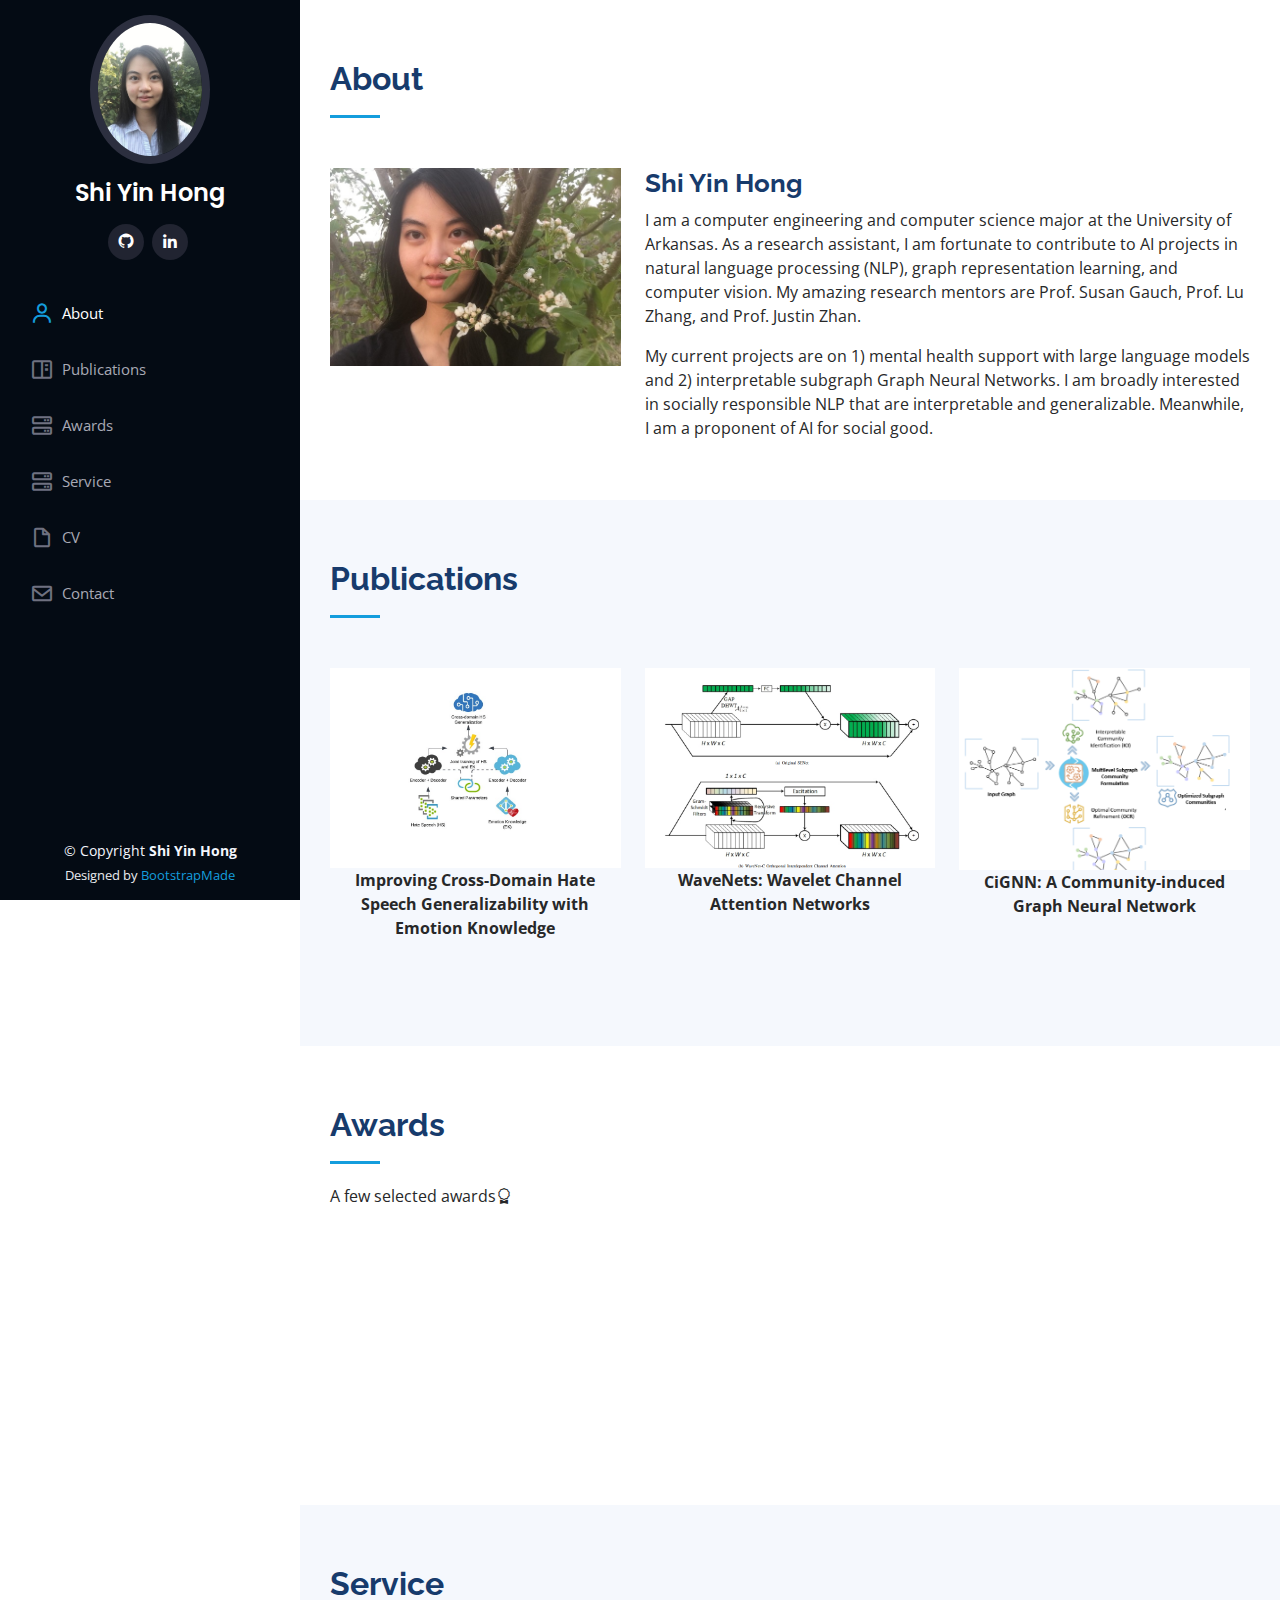
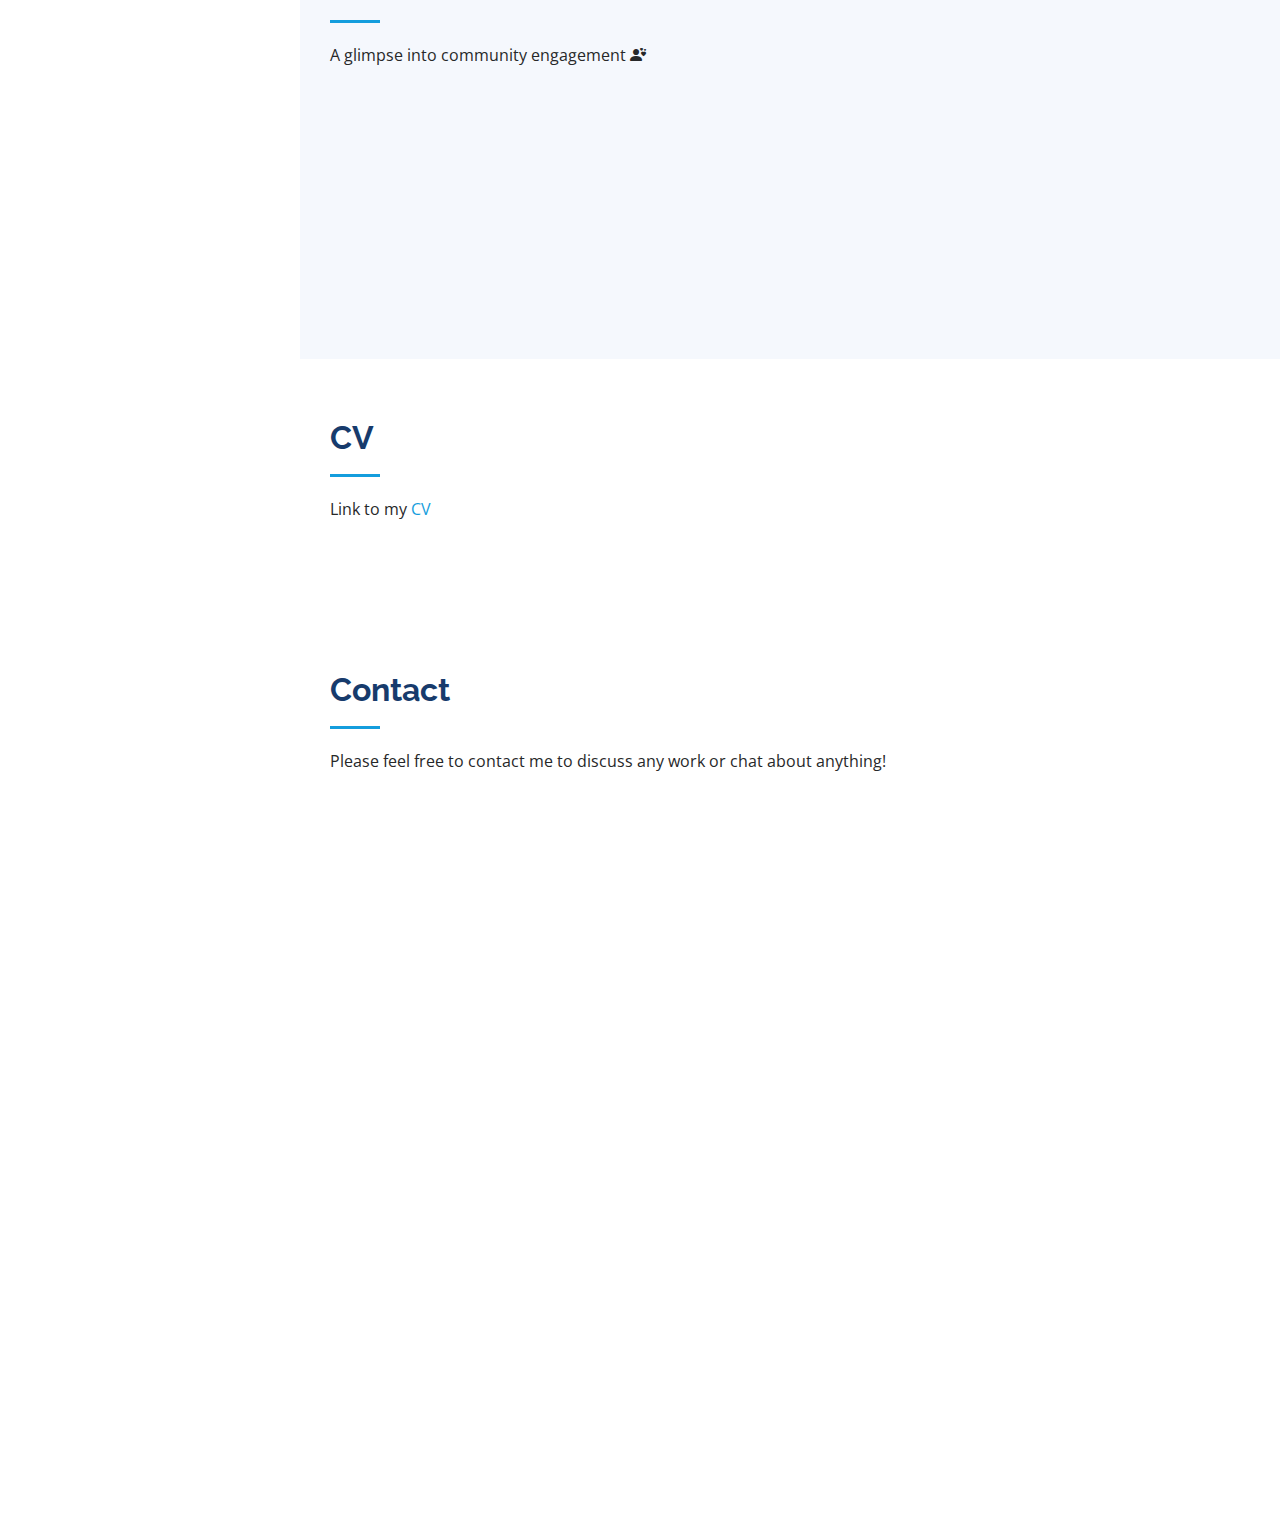
==== index.html @ 5d8503d3 "sy-hong.github.io" ====
<!DOCTYPE html>
<html lang="en">

<head>
  <meta charset="utf-8">
  <meta content="width=device-width, initial-scale=1.0" name="viewport">

  <title> Shi Yin Hong </title>
  <meta content="" name="description">
  <meta content="" name="keywords">

  <!-- Favicons -->
  <link href="assets/img/favicon.png" rel="icon">
  <link href="assets/img/apple-touch-icon.png" rel="apple-touch-icon">

  <!-- Google Fonts -->
  <link href="https://fonts.googleapis.com/css?family=Open+Sans:300,300i,400,400i,600,600i,700,700i|Raleway:300,300i,400,400i,500,500i,600,600i,700,700i|Poppins:300,300i,400,400i,500,500i,600,600i,700,700i" rel="stylesheet">

  <!-- Vendor CSS Files -->
  <link href="assets/vendor/aos/aos.css" rel="stylesheet">
  <link href="assets/vendor/bootstrap/css/bootstrap.min.css" rel="stylesheet">
  <link href="assets/vendor/bootstrap-icons/bootstrap-icons.css" rel="stylesheet">
  <link href="assets/vendor/boxicons/css/boxicons.min.css" rel="stylesheet">
  <link href="assets/vendor/glightbox/css/glightbox.min.css" rel="stylesheet">
  <link href="assets/vendor/swiper/swiper-bundle.min.css" rel="stylesheet">

  <!-- Template Main CSS File -->
  <link href="assets/css/style.css" rel="stylesheet">

  <!-- =======================================================
  * Template Name: iPortfolio
  * Updated: Nov 17 2023 with Bootstrap v5.3.2
  * Template URL: https://bootstrapmade.com/iportfolio-bootstrap-portfolio-websites-template/
  * Author: BootstrapMade.com
  * License: https://bootstrapmade.com/license/
  ======================================================== -->
</head>

<body>

  <!-- ======= Mobile nav toggle button ======= -->
  <i class="bi bi-list mobile-nav-toggle d-xl-none"></i>

  <!-- ======= Header ======= -->
  <header id="header">
    <div class="d-flex flex-column">

      <div class="profile">
        <img src="assets/img/profile-img.jpg" alt="" class="img-fluid rounded-circle">
        <h1 class="text-light"><a href="index.html">Shi Yin Hong</a></h1>
        <div class="social-links mt-3 text-center">
         
          <a href="https://github.com/sy-hong" class="google-plus"><i class="bx bxl-github"></i></a>
          <a href="https://www.linkedin.com/in/shi-yin-hong-a400391aa/" class="linkedin"><i class="bx bxl-linkedin"></i></a>
        </div>
      </div>

      <nav id="navbar" class="nav-menu navbar">
        <ul>
          <li><a href="#about" class="nav-link scrollto"><i class="bx bx-user"></i> <span>About</span></a></li>
          <li><a href="#publications" class="nav-link scrollto"><i class="bx bx-book-content"></i> <span>Publications</span></a></li>
          <li><a href="#awards" class="nav-link scrollto"><i class="bx bx-server"></i> <span>Awards</span></a></li>
          <li><a href="#services" class="nav-link scrollto"><i class="bx bx-server"></i> <span>Service</span></a></li>
          <li><a href="#cv" class="nav-link scrollto"><i class="bx bx-file-blank"></i> <span>CV</span></a></li>
          <li><a href="#contact" class="nav-link scrollto"><i class="bx bx-envelope"></i> <span>Contact</span></a></li>
        </ul>
      </nav><!-- .nav-menu -->
    </div>
  </header><!-- End Header -->

  <!-- ======= Hero Section ======= -->
<!--
  <section id="hero" class="d-flex flex-column justify-content-center align-items-center">
    <div class="hero-container" data-aos="fade-in">
      <h1>Shi Yin Hong</h1>
      <p>I'm <span class="typed" data-typed-items="Designer, Developer, Freelancer, Photographer"></span></p>
    </div>
  </section>
-->
    <!-- End Hero -->

  <main id="main">

    <!-- ======= About Section ======= -->
    <section id="about" class="about">
      <div class="container">

        <div class="section-title">
          <h2>About</h2>
        </div>

        <div class="row">
          <div class="col-lg-4" data-aos="fade-right">
            <img src="assets/img/profile-img2.jpg" class="img-fluid" alt="">
          </div>
          <div class="col-lg-8 pt-4 pt-lg-0 content" data-aos="fade-left">
            <h3>Shi Yin Hong </h3>
            <p>
              I am a computer engineering and computer science major at the University of Arkansas. As a research assistant, I am fortunate to contribute to AI projects in natural language processing (NLP), graph representation learning, and computer vision. My amazing research mentors are Prof. Susan Gauch, Prof. Lu Zhang, and Prof. Justin Zhan.
            </p> 
            <p>
              My current projects are on 1) mental health support with large language models and 2) interpretable subgraph Graph Neural Networks. I am broadly interested in socially responsible NLP that are interpretable and generalizable. Meanwhile, I am a proponent of AI for social good. 
            </p>

      
          </div>
        </div>

      </div>
    </section><!-- End About Section -->

    <!-- ======= Portfolio Section ======= -->
    <section id="publications" class="portfolio section-bg">
      <div class="container">

        <div class="section-title">
          <h2>Publications</h2>
        </div>

        <div class="row portfolio-container" data-aos="fade-up" data-aos-delay="100">

          <div class="col-lg-4 col-md-6 portfolio-item filter-app">
            <div class="portfolio-wrap">
              <img src="assets/img/portfolio/pub2-1.jpg" class="img-fluid" alt="">
              <div class="portfolio-links">
                <a href="assets/img/portfolio/pub2-1.jpg" data-gallery="portfolioGallery" class="portfolio-lightbox" title=""><i class="bx bx-plus"></i></a>
                <a href="publication-details.html" title="More Details"><i class="bx bx-link"></i></a>
              </div>
            </div>
            <p align="center"><strong>Improving Cross-Domain Hate Speech Generalizability with Emotion Knowledge</strong><p>
          </div>

          <div class="col-lg-4 col-md-6 portfolio-item filter-web">
            <div class="portfolio-wrap">
              <img src="assets/img/portfolio/cv-2.jpg" class="img-fluid" alt="">
              <div class="portfolio-links">
                <a href="assets/img/portfolio/cv-2.jpg" data-gallery="portfolioGallery" class="portfolio-lightbox" title=""><i class="bx bx-plus"></i></a>
                <a href="publication2-details.html" title="More Details"><i class="bx bx-link"></i></a>
              </div>
            </div>
            <p align="center"><strong>WaveNets: Wavelet Channel Attention Networks</strong><p>
          </div>

          <div class="col-lg-4 col-md-6 portfolio-item filter-app">
            <div class="portfolio-wrap">
              <img src="assets/img/portfolio/pub3-0.jpg" class="img-fluid" alt="">
              <div class="portfolio-links">
                <a href="assets/img/portfolio/pub3-0.jpg" data-gallery="portfolioGallery" class="portfolio-lightbox" title=""><i class="bx bx-plus"></i></a>
                <a href="publication3-details.html" title="More Details"><i class="bx bx-link"></i></a>
              </div>
              </div>
              <p align="center"><strong>CiGNN: A Community-induced Graph Neural Network</strong><p>
          </div>


        </div>

      </div>
    </section><!-- End Portfolio Section -->

    <!-- ======= Services Section ======= -->
    <section id="awards" class="awards">
      <div class="container">

        <div class="section-title">
          <h2>Awards</h2>
          <p> A few selected awards<i class="bi bi-award"> </i></p>
        </div>
        <div class="row">
          <div class="col-lg-4 col-md-6 icon-box" data-aos="fade-up">
            <div class="icon"><i class="bi bi-brightness-high"></i></div>
            <h4 class="title" style="color:DodgerBlue">University of Arkansas Honors College Fellowship</a></h4>
            <p class="description">Highest merit-based scholarship of the University of Arkansas</p>
          </div>
          <div class="col-lg-4 col-md-6 icon-box" data-aos="fade-up" data-aos-delay="100">
            <div class="icon"><i class="bi bi-card-checklist"></i></div>
            <h4 class="title" style="color:DodgerBlue">Arkansas Governor's Distinguished Scholarship</a></h4>
            <p class="description">Highest state-level merit-based scholarship</p>
          </div>
          <div class="col-lg-4 col-md-6 icon-box" data-aos="fade-up" data-aos-delay="200">
            <div class="icon"><i class="bi bi-bar-chart"></i></div>
            <h4 class="title" style="color:DodgerBlue">University of Arkansas Honors College Research Grant</a></h4>
            <p class="description">
              Competitive research scholarship <br/>
              01/22 - 12/23 ($4,000) <br/>
              01/24 - Present
            </p>
          </div>
        </div>

      </div>
    </section><!-- End Services Section -->

    <!-- ======= Testimonials Section ======= -->
    <section id="services" class="service section-bg">
      <div class="container">

        <div class="section-title">
          <h2>Service</h2>
          <p> A glimpse into community engagement <i class="bi bi-person-hearts"> </i></p>
        </div>

        <div class="container">
          <div class="row">
            <div class="col-lg-4 col-md-6 icon-box" data-aos="fade-up">
              <div class="icon"><i class="bi bi-calendar3"></i></div>
              <h4 class="title" style="color:DodgerBlue">IEEE Eta Kappa Nu</a></h4>
              <p class="description">
                <strong> Member | President </strong><br/>
                Led cross-departmental event organization, such as IEEE Computer Society Distinguished Visitor visitation
              </p>
            </div>
            <div class="col-lg-4 col-md-6 icon-box" data-aos="fade-up" data-aos-delay="100">
              <div class="icon"><i class="bi bi-signpost-split"></i></div>
              <h4 class="title" style="color:DodgerBlue">Arkansas Summer Research Institute</a></h4>
              <p class="description">
                <strong> Project Volunteer </strong><br/>
                Guided students with data science and machine learning project planning and execution 
              </p>
            </div>
            <div class="col-lg-4 col-md-6 icon-box" data-aos="fade-up" data-aos-delay="200">
              <div class="icon"><i class="bi bi-pc-display-horizontal"></i></div>
              <h4 class="title" style="color:DodgerBlue">Hour of Code</a></h4>
              <p class="description">
                <strong> Volunteer </strong><br/>
                Helped 4th grade students learn coding through interactive programming sessions 
              </p>
            </div>
          </div>
  
        </div>

       
      </div>
    </section><!-- End Testimonials Section -->

    <!-- ======= CV Section ======= -->
    <section id="cv" class="cv">
      <div class="container">

        <div class="section-title">
          <h2>CV</h2>
          <p>
           Link to my <a href="https://drive.google.com/file/d/1JUAFLtBA9pyCLPdg1wEWzLs7viruWmjy/view?usp=sharing"> CV </a>
          </p>
        </div>

      </div>
    </section><!-- End CV Section -->

    <!-- ======= Contact Section ======= -->
    <section id="contact" class="contact">
      <div class="container">

        <div class="section-title">
          <h2>Contact</h2>
          <p>Please feel free to contact me to discuss any work or chat about anything!</p>
        </div>

        <div class="row" data-aos="fade-in">

          <div class="col-lg-5 d-flex align-items-stretch">
            <div class="info">
              <div class="address">
                <i class="bi bi-geo-alt"></i>
                <h4>Location:</h4>
                <p>Fayetteville, Arkansas</p>
              </div>

              <div class="email">
                <i class="bi bi-envelope"></i>
                <h4>Email:</h4>
                <p>syhong@uark.edu</p>
              </div>
              <div>
                <img src="assets/img/moun.jpg" class="img-fluid" alt="">
              </div>
            </div>
            
          </div>

          <div class="col-lg-7 mt-5 mt-lg-0 d-flex align-items-stretch">
            <form action="forms/contact.php" method="post" role="form" class="php-email-form">
              <div class="row">
                <div class="form-group col-md-6">
                  <label for="name">Your Name</label>
                  <input type="text" name="name" class="form-control" id="name" required>
                </div>
                <div class="form-group col-md-6">
                  <label for="name">Your Email</label>
                  <input type="email" class="form-control" name="email" id="email" required>
                </div>
              </div>
              <div class="form-group">
                <label for="name">Subject</label>
                <input type="text" class="form-control" name="subject" id="subject" required>
              </div>
              <div class="form-group">
                <label for="name">Message</label>
                <textarea class="form-control" name="message" rows="10" required></textarea>
              </div>
              <div class="my-3">
                <div class="loading">Loading</div>
                <div class="error-message"></div>
                <div class="sent-message">Your message has been sent. Thank you!</div>
              </div>
              <div class="text-center"><button type="submit">Send Message</button></div>
            </form>
          </div>

        </div>

      </div>
    </section><!-- End Contact Section -->

  </main><!-- End #main -->

  <!-- ======= Footer ======= -->
  <footer id="footer">
    <div class="container">
      <div class="copyright">
        &copy; Copyright <strong><span>Shi Yin Hong</span></strong>
      </div>
      <div class="credits">
        <!-- All the links in the footer should remain intact. -->
        <!-- You can delete the links only if you purchased the pro version. -->
        <!-- Licensing information: https://bootstrapmade.com/license/ -->
        <!-- Purchase the pro version with working PHP/AJAX contact form: https://bootstrapmade.com/iportfolio-bootstrap-portfolio-websites-template/ -->
        Designed by <a href="https://bootstrapmade.com/">BootstrapMade</a>
      </div>
    </div>
  </footer><!-- End  Footer -->

  <a href="#" class="back-to-top d-flex align-items-center justify-content-center"><i class="bi bi-arrow-up-short"></i></a>

  <!-- Vendor JS Files -->
  <script src="assets/vendor/purecounter/purecounter_vanilla.js"></script>
  <script src="assets/vendor/aos/aos.js"></script>
  <script src="assets/vendor/bootstrap/js/bootstrap.bundle.min.js"></script>
  <script src="assets/vendor/glightbox/js/glightbox.min.js"></script>
  <script src="assets/vendor/isotope-layout/isotope.pkgd.min.js"></script>
  <script src="assets/vendor/swiper/swiper-bundle.min.js"></script>
  <script src="assets/vendor/typed.js/typed.umd.js"></script>
  <script src="assets/vendor/waypoints/noframework.waypoints.js"></script>
  <script src="assets/vendor/php-email-form/validate.js"></script>

  <!-- Template Main JS File -->
  <script src="assets/js/main.js"></script>

</body>

</html>
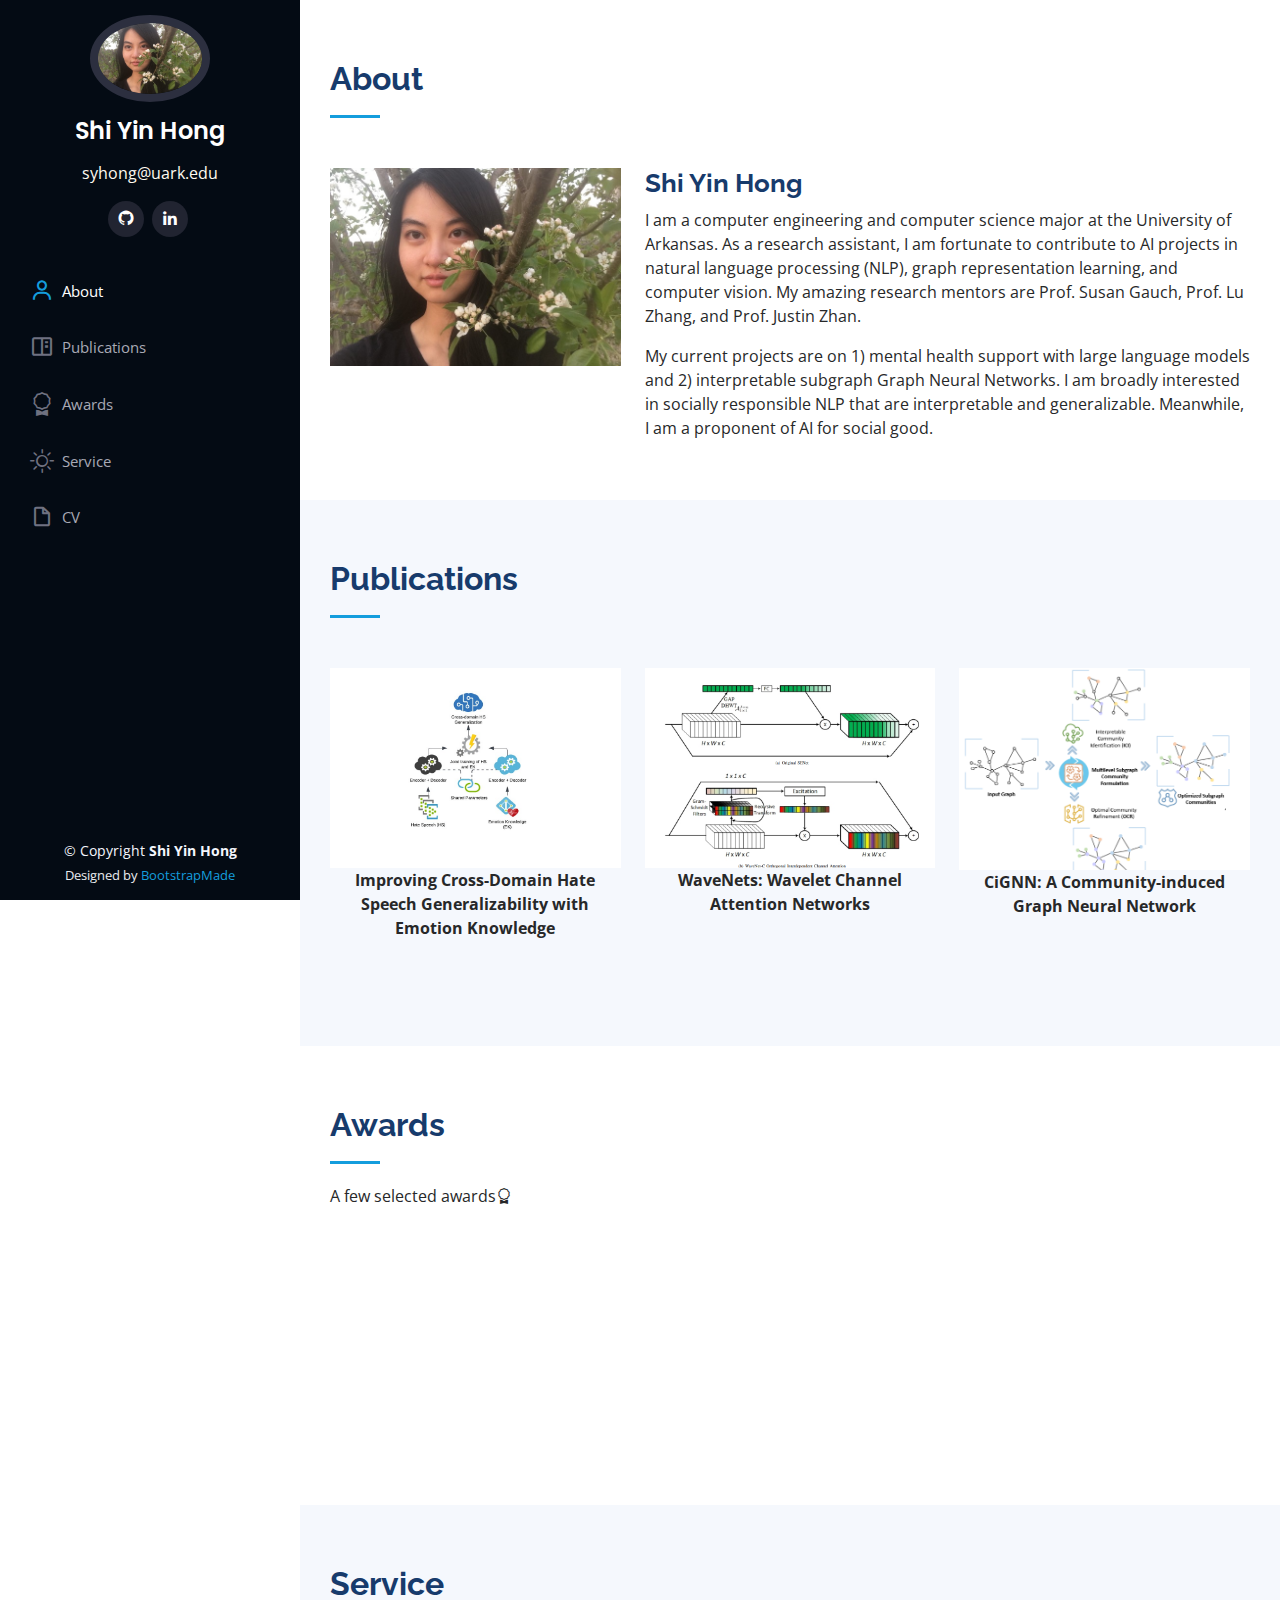
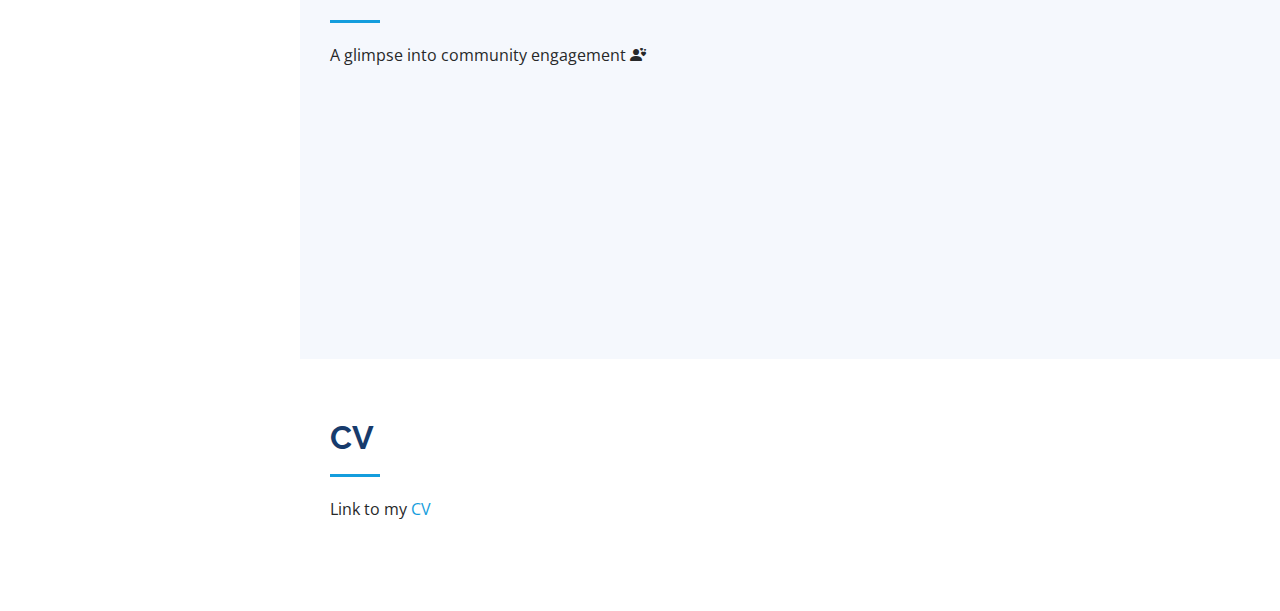
==== commit 3c558653: "sy-hong.github.io" ====
--- a/index.html
+++ b/index.html
@@ -46,10 +46,10 @@
     <div class="d-flex flex-column">
 
       <div class="profile">
-        <img src="assets/img/profile-img.jpg" alt="" class="img-fluid rounded-circle">
+        <img src="assets/img/profile-img2.jpg" alt="" class="img-fluid rounded-circle">
         <h1 class="text-light"><a href="index.html">Shi Yin Hong</a></h1>
         <div class="social-links mt-3 text-center">
-         
+          <p style="color:floralwhite">syhong@uark.edu</p>
           <a href="https://github.com/sy-hong" class="google-plus"><i class="bx bxl-github"></i></a>
           <a href="https://www.linkedin.com/in/shi-yin-hong-a400391aa/" class="linkedin"><i class="bx bxl-linkedin"></i></a>
         </div>
@@ -59,10 +59,9 @@
         <ul>
           <li><a href="#about" class="nav-link scrollto"><i class="bx bx-user"></i> <span>About</span></a></li>
           <li><a href="#publications" class="nav-link scrollto"><i class="bx bx-book-content"></i> <span>Publications</span></a></li>
-          <li><a href="#awards" class="nav-link scrollto"><i class="bx bx-server"></i> <span>Awards</span></a></li>
-          <li><a href="#services" class="nav-link scrollto"><i class="bx bx-server"></i> <span>Service</span></a></li>
+          <li><a href="#awards" class="nav-link scrollto"><i class="bx bi-award"></i> <span>Awards</span></a></li>
+          <li><a href="#services" class="nav-link scrollto"><i class="bx bi-brightness-high"></i> <span>Service</span></a></li>
           <li><a href="#cv" class="nav-link scrollto"><i class="bx bx-file-blank"></i> <span>CV</span></a></li>
-          <li><a href="#contact" class="nav-link scrollto"><i class="bx bx-envelope"></i> <span>Contact</span></a></li>
         </ul>
       </nav><!-- .nav-menu -->
     </div>
@@ -248,70 +247,7 @@
       </div>
     </section><!-- End CV Section -->
 
-    <!-- ======= Contact Section ======= -->
-    <section id="contact" class="contact">
-      <div class="container">
-
-        <div class="section-title">
-          <h2>Contact</h2>
-          <p>Please feel free to contact me to discuss any work or chat about anything!</p>
-        </div>
-
-        <div class="row" data-aos="fade-in">
-
-          <div class="col-lg-5 d-flex align-items-stretch">
-            <div class="info">
-              <div class="address">
-                <i class="bi bi-geo-alt"></i>
-                <h4>Location:</h4>
-                <p>Fayetteville, Arkansas</p>
-              </div>
-
-              <div class="email">
-                <i class="bi bi-envelope"></i>
-                <h4>Email:</h4>
-                <p>syhong@uark.edu</p>
-              </div>
-              <div>
-                <img src="assets/img/moun.jpg" class="img-fluid" alt="">
-              </div>
-            </div>
-            
-          </div>
-
-          <div class="col-lg-7 mt-5 mt-lg-0 d-flex align-items-stretch">
-            <form action="forms/contact.php" method="post" role="form" class="php-email-form">
-              <div class="row">
-                <div class="form-group col-md-6">
-                  <label for="name">Your Name</label>
-                  <input type="text" name="name" class="form-control" id="name" required>
-                </div>
-                <div class="form-group col-md-6">
-                  <label for="name">Your Email</label>
-                  <input type="email" class="form-control" name="email" id="email" required>
-                </div>
-              </div>
-              <div class="form-group">
-                <label for="name">Subject</label>
-                <input type="text" class="form-control" name="subject" id="subject" required>
-              </div>
-              <div class="form-group">
-                <label for="name">Message</label>
-                <textarea class="form-control" name="message" rows="10" required></textarea>
-              </div>
-              <div class="my-3">
-                <div class="loading">Loading</div>
-                <div class="error-message"></div>
-                <div class="sent-message">Your message has been sent. Thank you!</div>
-              </div>
-              <div class="text-center"><button type="submit">Send Message</button></div>
-            </form>
-          </div>
-
-        </div>
-
-      </div>
-    </section><!-- End Contact Section -->
+   
 
   </main><!-- End #main -->
 
